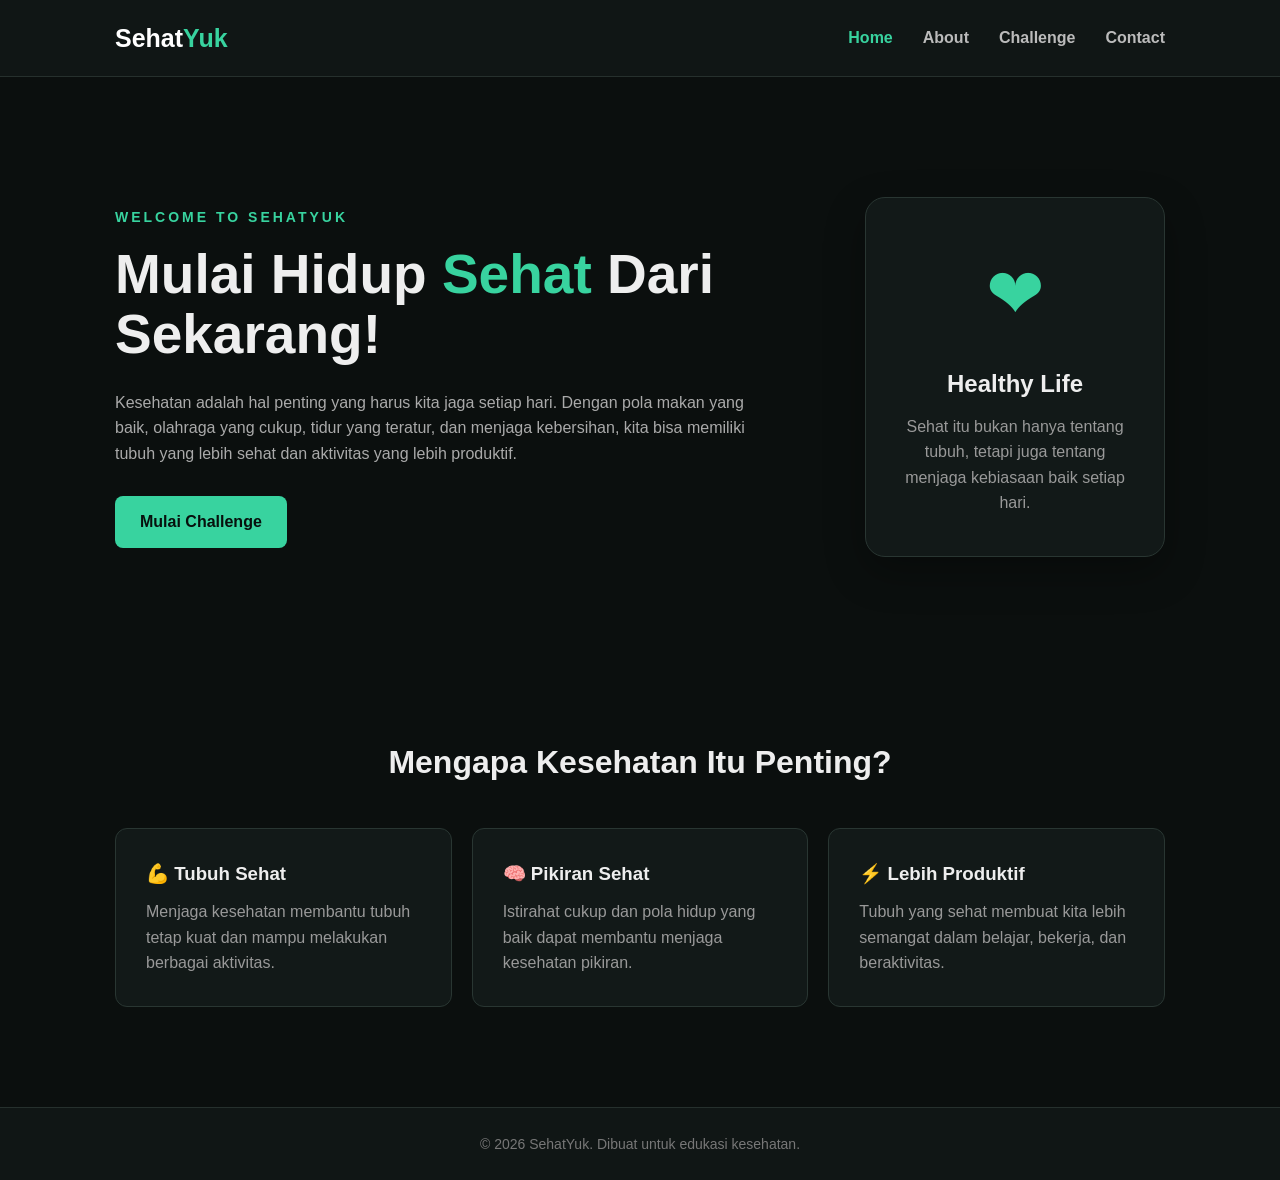
==== index.html @ 68b40dd2 "first commit" ====
<!DOCTYPE html>
<html lang="id">
<head>
    <meta charset="UTF-8">
    <meta name="viewport" content="width=device-width, initial-scale=1.0">
    <title>SehatYuk - Beranda</title>
    <link rel="stylesheet" href="style.css">
</head>
<body>

    <header>
        <nav>
            <h2>Sehat<span>Yuk</span></h2>

            <ul>
                <li><a href="index.html" class="active">Home</a></li>
                <li><a href="about.html">About</a></li>
                <li><a href="challenge.html">Challenge</a></li>
                <li><a href="contact.html">Contact</a></li>
            </ul>
        </nav>
    </header>

    <main>
        <section class="hero">
            <div class="hero-text">
                <p class="small-title">WELCOME TO SEHATYUK</p>
                <h1>Mulai Hidup <span>Sehat</span> Dari Sekarang!</h1>

                <p>
                    Kesehatan adalah hal penting yang harus kita jaga setiap hari.
                    Dengan pola makan yang baik, olahraga yang cukup, tidur yang
                    teratur, dan menjaga kebersihan, kita bisa memiliki tubuh yang
                    lebih sehat dan aktivitas yang lebih produktif.
                </p>

                <a href="challenge.html" class="btn">Mulai Challenge</a>
            </div>

            <div class="health-card">
                <div class="health-icon">❤</div>
                <h2>Healthy Life</h2>
                <p>Sehat itu bukan hanya tentang tubuh, tetapi juga tentang menjaga kebiasaan baik setiap hari.</p>
            </div>
        </section>

        <section class="info">
            <h2>Mengapa Kesehatan Itu Penting?</h2>

            <div class="cards">
                <div class="card">
                    <h3>💪 Tubuh Sehat</h3>
                    <p>Menjaga kesehatan membantu tubuh tetap kuat dan mampu melakukan berbagai aktivitas.</p>
                </div>

                <div class="card">
                    <h3>🧠 Pikiran Sehat</h3>
                    <p>Istirahat cukup dan pola hidup yang baik dapat membantu menjaga kesehatan pikiran.</p>
                </div>

                <div class="card">
                    <h3>⚡ Lebih Produktif</h3>
                    <p>Tubuh yang sehat membuat kita lebih semangat dalam belajar, bekerja, dan beraktivitas.</p>
                </div>
            </div>
        </section>
    </main>

    <footer>
        <p>© 2026 SehatYuk. Dibuat untuk edukasi kesehatan.</p>
    </footer>

</body>
</html>
---- style.css ----
* {
    margin: 0;
    padding: 0;
    box-sizing: border-box;
}

html {
    scroll-behavior: smooth;
}

body {
    font-family: Arial, sans-serif;
    background: #0b0f0e;
    color: #eeeeee;
    line-height: 1.6;
}

/* NAVBAR */
header {
    background: #101615;
    border-bottom: 1px solid #26302d;
    position: sticky;
    top: 0;
    z-index: 100;
}

nav {
    max-width: 1100px;
    margin: auto;
    padding: 18px 25px;
    display: flex;
    align-items: center;
    justify-content: space-between;
}

nav h2 {
    font-size: 25px;
    color: #ffffff;
}

nav h2 span,
span {
    color: #38d39f;
}

nav ul {
    display: flex;
    gap: 30px;
    list-style: none;
}

nav ul li a {
    color: #bbbbbb;
    text-decoration: none;
    font-weight: bold;
    transition: 0.3s;
}

nav ul li a:hover,
nav ul li a.active {
    color: #38d39f;
}

/* HERO */
.hero {
    max-width: 1100px;
    min-height: 600px;
    margin: auto;
    padding: 80px 25px;
    display: flex;
    align-items: center;
    justify-content: space-between;
    gap: 60px;
}

.hero-text {
    max-width: 650px;
}

.small-title {
    color: #38d39f;
    font-size: 14px;
    font-weight: bold;
    letter-spacing: 3px;
    margin-bottom: 15px;
}

.hero h1 {
    font-size: 55px;
    line-height: 1.1;
    margin-bottom: 25px;
}

.hero-text > p:not(.small-title) {
    color: #aaa;
    margin-bottom: 30px;
}

.btn {
    display: inline-block;
    padding: 13px 25px;
    background: #38d39f;
    color: #07100d;
    text-decoration: none;
    font-weight: bold;
    border-radius: 8px;
    transition: 0.3s;
}

.btn:hover {
    transform: translateY(-3px);
    opacity: 0.85;
}

/* HEALTH CARD */
.health-card {
    width: 300px;
    padding: 40px 30px;
    text-align: center;
    background: #121918;
    border: 1px solid #293632;
    border-radius: 20px;
    box-shadow: 0 15px 40px rgba(0, 0, 0, 0.3);
}

.health-icon {
    font-size: 70px;
    color: #38d39f;
    margin-bottom: 15px;
}

.health-card h2 {
    margin-bottom: 10px;
}

.health-card p {
    color: #999;
}

/* INFO */
.info {
    max-width: 1100px;
    margin: auto;
    padding: 60px 25px 100px;
}

.info > h2 {
    text-align: center;
    margin-bottom: 40px;
    font-size: 32px;
}

.cards {
    display: grid;
    grid-template-columns: repeat(3, 1fr);
    gap: 20px;
}

.card {
    background: #121918;
    border: 1px solid #293632;
    padding: 30px;
    border-radius: 12px;
    transition: 0.3s;
}

.card:hover,
.challenge-card:hover,
.content-box:hover {
    transform: translateY(-5px);
    border-color: #38d39f;
}

.card h3 {
    margin-bottom: 10px;
}

.card p {
    color: #999;
}

/* PAGE HEADER */
.page-header {
    text-align: center;
    padding: 90px 25px 50px;
}

.page-header h1 {
    font-size: 48px;
    margin-bottom: 15px;
}

.page-header > p:last-child {
    color: #999;
}

/* ABOUT */
.content {
    max-width: 1000px;
    margin: auto;
    padding: 20px 25px 100px;
    display: grid;
    gap: 25px;
}

.content-box {
    background: #121918;
    border: 1px solid #293632;
    padding: 35px;
    border-radius: 15px;
    transition: 0.3s;
}

.content-box h2 {
    color: #38d39f;
    margin-bottom: 20px;
}

.content-box p {
    color: #aaa;
    margin-bottom: 15px;
}

.health-list {
    list-style: none;
}

.health-list li {
    color: #aaa;
    padding: 10px 0;
    border-bottom: 1px solid #293632;
}

/* CHALLENGE */
.challenge-container {
    max-width: 1100px;
    margin: auto;
    padding: 20px 25px 100px;
    display: grid;
    grid-template-columns: repeat(3, 1fr);
    gap: 20px;
}

.challenge-card {
    background: #121918;
    border: 1px solid #293632;
    padding: 30px;
    border-radius: 15px;
    transition: 0.3s;
}

.number {
    color: #38d39f;
    font-size: 15px;
    font-weight: bold;
    margin-bottom: 15px;
}

.challenge-card h2 {
    margin-bottom: 12px;
}

.challenge-card p {
    color: #999;
}

/* CONTACT */
.contact-container {
    max-width: 1000px;
    margin: auto;
    padding: 20px 25px 100px;
    display: grid;
    grid-template-columns: 1fr 1fr;
    gap: 25px;
}

.contact-info,
.contact-form {
    background: #121918;
    border: 1px solid #293632;
    padding: 30px;
    border-radius: 15px;
}

.contact-info h2,
.contact-form h2 {
    margin-bottom: 25px;
    color: #38d39f;
}

.contact-item {
    display: flex;
    gap: 15px;
    padding: 15px 0;
    border-bottom: 1px solid #293632;
}

.contact-item > span {
    font-size: 25px;
}

.contact-item h3 {
    font-size: 16px;
}

.contact-item p {
    color: #999;
    font-size: 14px;
}

/* FORM */
form {
    display: flex;
    flex-direction: column;
    gap: 15px;
}

input,
textarea {
    width: 100%;
    padding: 14px;
    background: #0b0f0e;
    color: white;
    border: 1px solid #293632;
    border-radius: 8px;
    outline: none;
    font-family: Arial, sans-serif;
}

input:focus,
textarea:focus {
    border-color: #38d39f;
}

button {
    padding: 14px;
    background: #38d39f;
    border: none;
    border-radius: 8px;
    font-weight: bold;
    cursor: pointer;
    transition: 0.3s;
}

button:hover {
    opacity: 0.8;
}

/* FOOTER */
footer {
    text-align: center;
    padding: 25px;
    background: #101615;
    border-top: 1px solid #26302d;
    color: #777;
    font-size: 14px;
}

/* RESPONSIVE */
@media (max-width: 800px) {

    nav {
        flex-direction: column;
        gap: 15px;
    }

    nav ul {
        gap: 15px;
        flex-wrap: wrap;
        justify-content: center;
    }

    .hero {
        flex-direction: column;
        text-align: center;
        padding-top: 60px;
    }

    .hero h1 {
        font-size: 40px;
    }

    .health-card {
        width: 100%;
        max-width: 350px;
    }

    .cards,
    .challenge-container,
    .contact-container {
        grid-template-columns: 1fr;
    }

    .page-header h1 {
        font-size: 38px;
    }
}
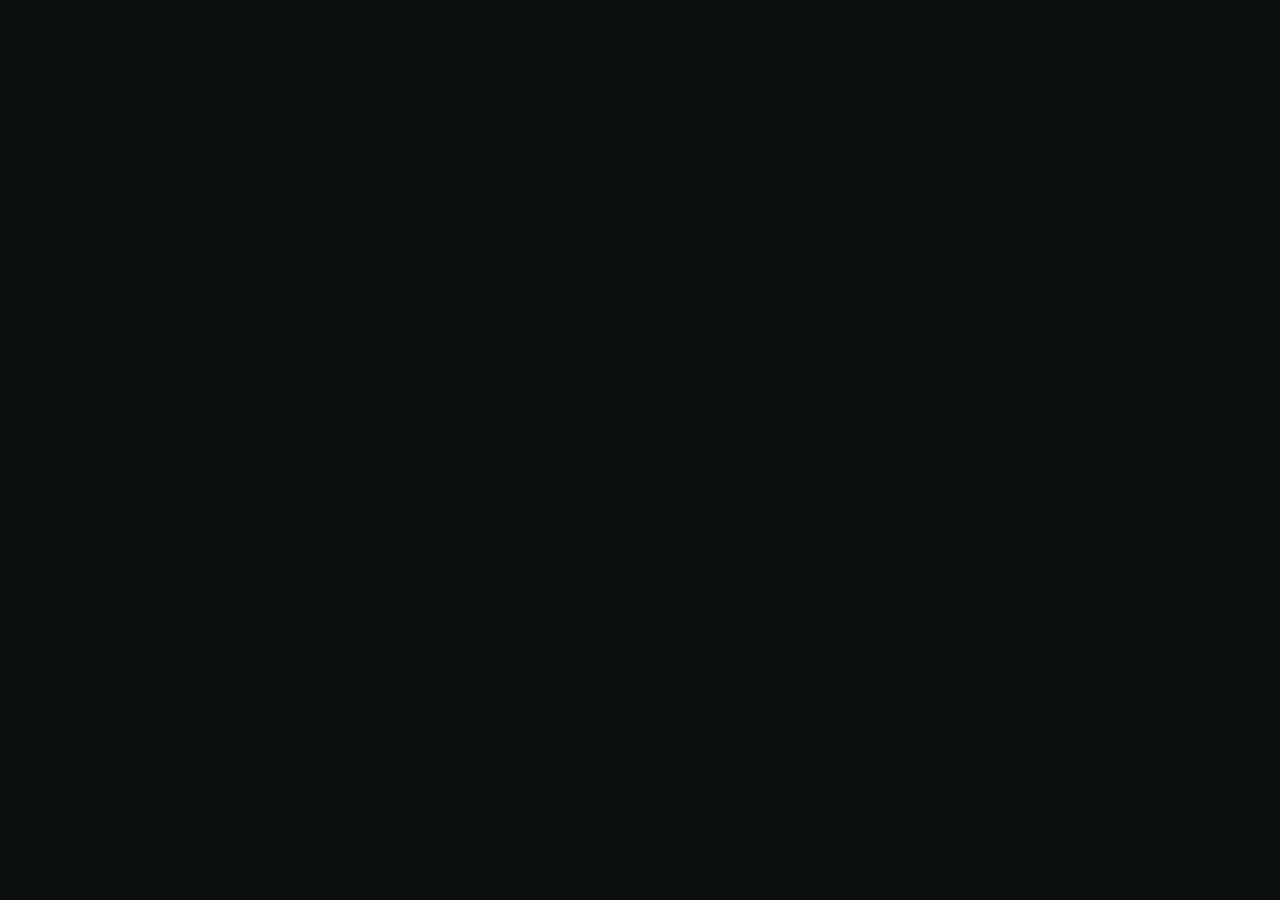
==== commit e185c4ec: "SAYA membuat halaman awal index versi:1.0" ====
--- a/index.html
+++ b/index.html
@@ -8,67 +8,4 @@
 </head>
 <body>
 
-    <header>
-        <nav>
-            <h2>Sehat<span>Yuk</span></h2>
-
-            <ul>
-                <li><a href="index.html" class="active">Home</a></li>
-                <li><a href="about.html">About</a></li>
-                <li><a href="challenge.html">Challenge</a></li>
-                <li><a href="contact.html">Contact</a></li>
-            </ul>
-        </nav>
-    </header>
-
-    <main>
-        <section class="hero">
-            <div class="hero-text">
-                <p class="small-title">WELCOME TO SEHATYUK</p>
-                <h1>Mulai Hidup <span>Sehat</span> Dari Sekarang!</h1>
-
-                <p>
-                    Kesehatan adalah hal penting yang harus kita jaga setiap hari.
-                    Dengan pola makan yang baik, olahraga yang cukup, tidur yang
-                    teratur, dan menjaga kebersihan, kita bisa memiliki tubuh yang
-                    lebih sehat dan aktivitas yang lebih produktif.
-                </p>
-
-                <a href="challenge.html" class="btn">Mulai Challenge</a>
-            </div>
-
-            <div class="health-card">
-                <div class="health-icon">❤</div>
-                <h2>Healthy Life</h2>
-                <p>Sehat itu bukan hanya tentang tubuh, tetapi juga tentang menjaga kebiasaan baik setiap hari.</p>
-            </div>
-        </section>
-
-        <section class="info">
-            <h2>Mengapa Kesehatan Itu Penting?</h2>
-
-            <div class="cards">
-                <div class="card">
-                    <h3>💪 Tubuh Sehat</h3>
-                    <p>Menjaga kesehatan membantu tubuh tetap kuat dan mampu melakukan berbagai aktivitas.</p>
-                </div>
-
-                <div class="card">
-                    <h3>🧠 Pikiran Sehat</h3>
-                    <p>Istirahat cukup dan pola hidup yang baik dapat membantu menjaga kesehatan pikiran.</p>
-                </div>
-
-                <div class="card">
-                    <h3>⚡ Lebih Produktif</h3>
-                    <p>Tubuh yang sehat membuat kita lebih semangat dalam belajar, bekerja, dan beraktivitas.</p>
-                </div>
-            </div>
-        </section>
-    </main>
-
-    <footer>
-        <p>© 2026 SehatYuk. Dibuat untuk edukasi kesehatan.</p>
-    </footer>
-
-</body>
-</html>+    
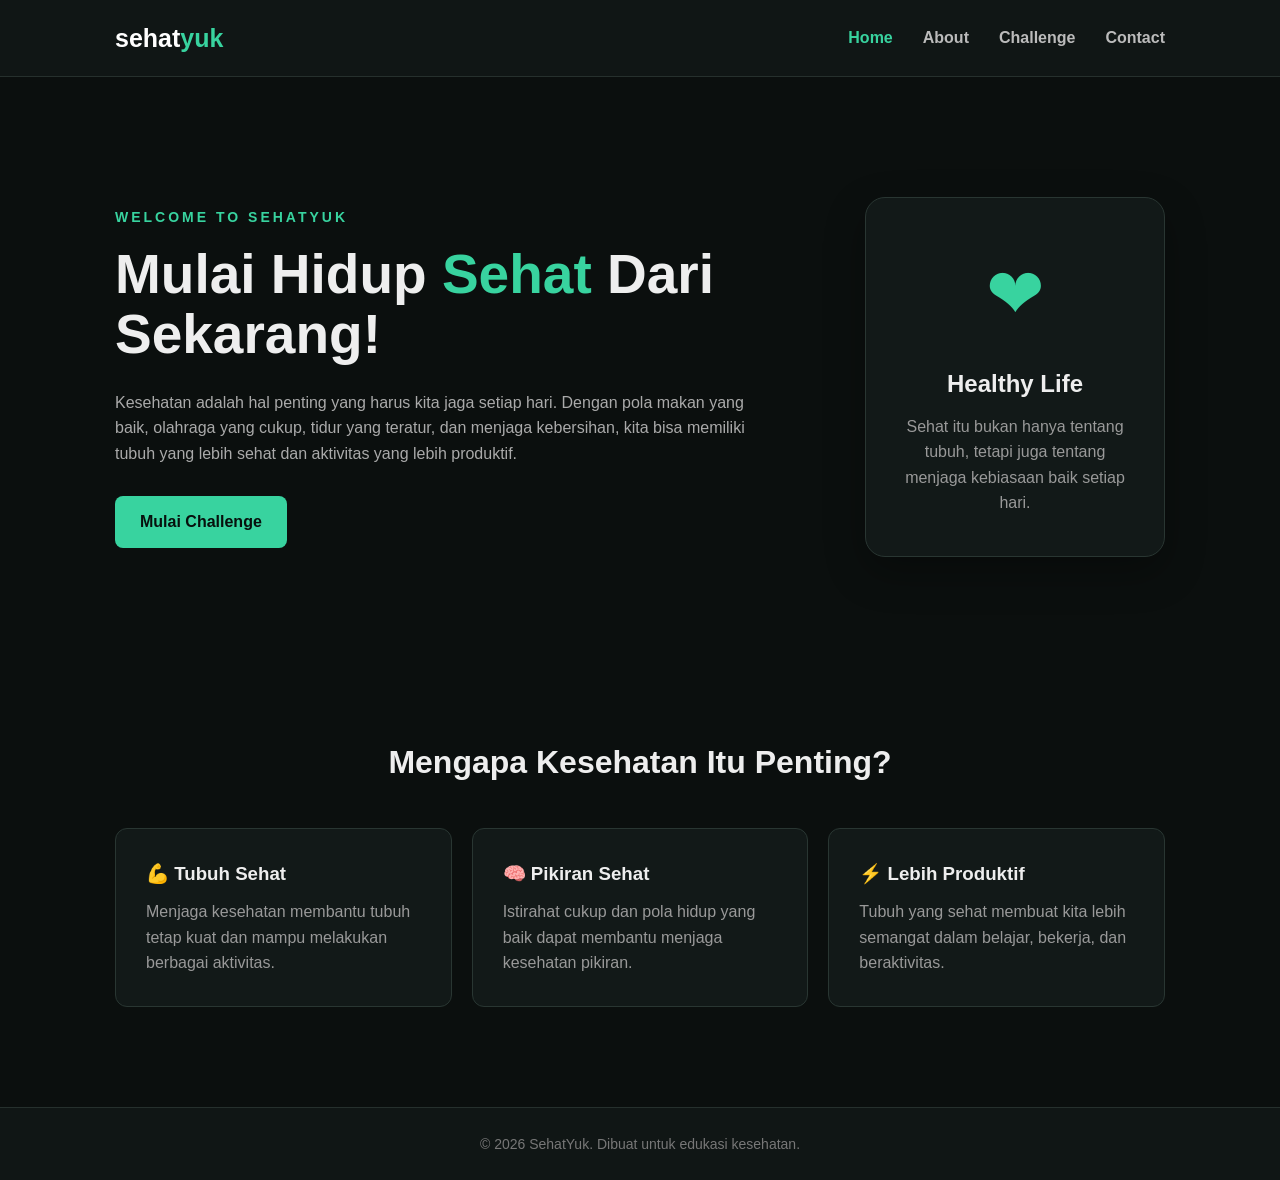
==== commit 364e49c6: "saya mebuat struktur about versi:1.1" ====
--- a/index.html
+++ b/index.html
@@ -8,4 +8,67 @@
 </head>
 <body>
 
-    +    <header>
+        <nav>
+            <h2>sehat<span>yuk</span></h2>
+
+            <ul>
+                <li><a href="index.html" class="active">Home</a></li>
+                <li><a href="about.html">About</a></li>
+                <li><a href="challenge.html">Challenge</a></li>
+                <li><a href="contact.html">Contact</a></li>
+            </ul>
+        </nav>
+    </header>
+
+    <main>
+        <section class="hero">
+            <div class="hero-text">
+                <p class="small-title">WELCOME TO SEHATYUK</p>
+                <h1>Mulai Hidup <span>Sehat</span> Dari Sekarang!</h1>
+
+                <p>
+                    Kesehatan adalah hal penting yang harus kita jaga setiap hari.
+                    Dengan pola makan yang baik, olahraga yang cukup, tidur yang
+                    teratur, dan menjaga kebersihan, kita bisa memiliki tubuh yang
+                    lebih sehat dan aktivitas yang lebih produktif.
+                </p>
+
+                <a href="challenge.html" class="btn">Mulai Challenge</a>
+            </div>
+
+            <div class="health-card">
+                <div class="health-icon">❤</div>
+                <h2>Healthy Life</h2>
+                <p>Sehat itu bukan hanya tentang tubuh, tetapi juga tentang menjaga kebiasaan baik setiap hari.</p>
+            </div>
+        </section>
+
+        <section class="info">
+            <h2>Mengapa Kesehatan Itu Penting?</h2>
+
+            <div class="cards">
+                <div class="card">
+                    <h3>💪 Tubuh Sehat</h3>
+                    <p>Menjaga kesehatan membantu tubuh tetap kuat dan mampu melakukan berbagai aktivitas.</p>
+                </div>
+
+                <div class="card">
+                    <h3>🧠 Pikiran Sehat</h3>
+                    <p>Istirahat cukup dan pola hidup yang baik dapat membantu menjaga kesehatan pikiran.</p>
+                </div>
+
+                <div class="card">
+                    <h3>⚡ Lebih Produktif</h3>
+                    <p>Tubuh yang sehat membuat kita lebih semangat dalam belajar, bekerja, dan beraktivitas.</p>
+                </div>
+            </div>
+        </section>
+    </main>
+
+    <footer>
+        <p>© 2026 SehatYuk. Dibuat untuk edukasi kesehatan.</p>
+    </footer>
+
+</body>
+</html>
